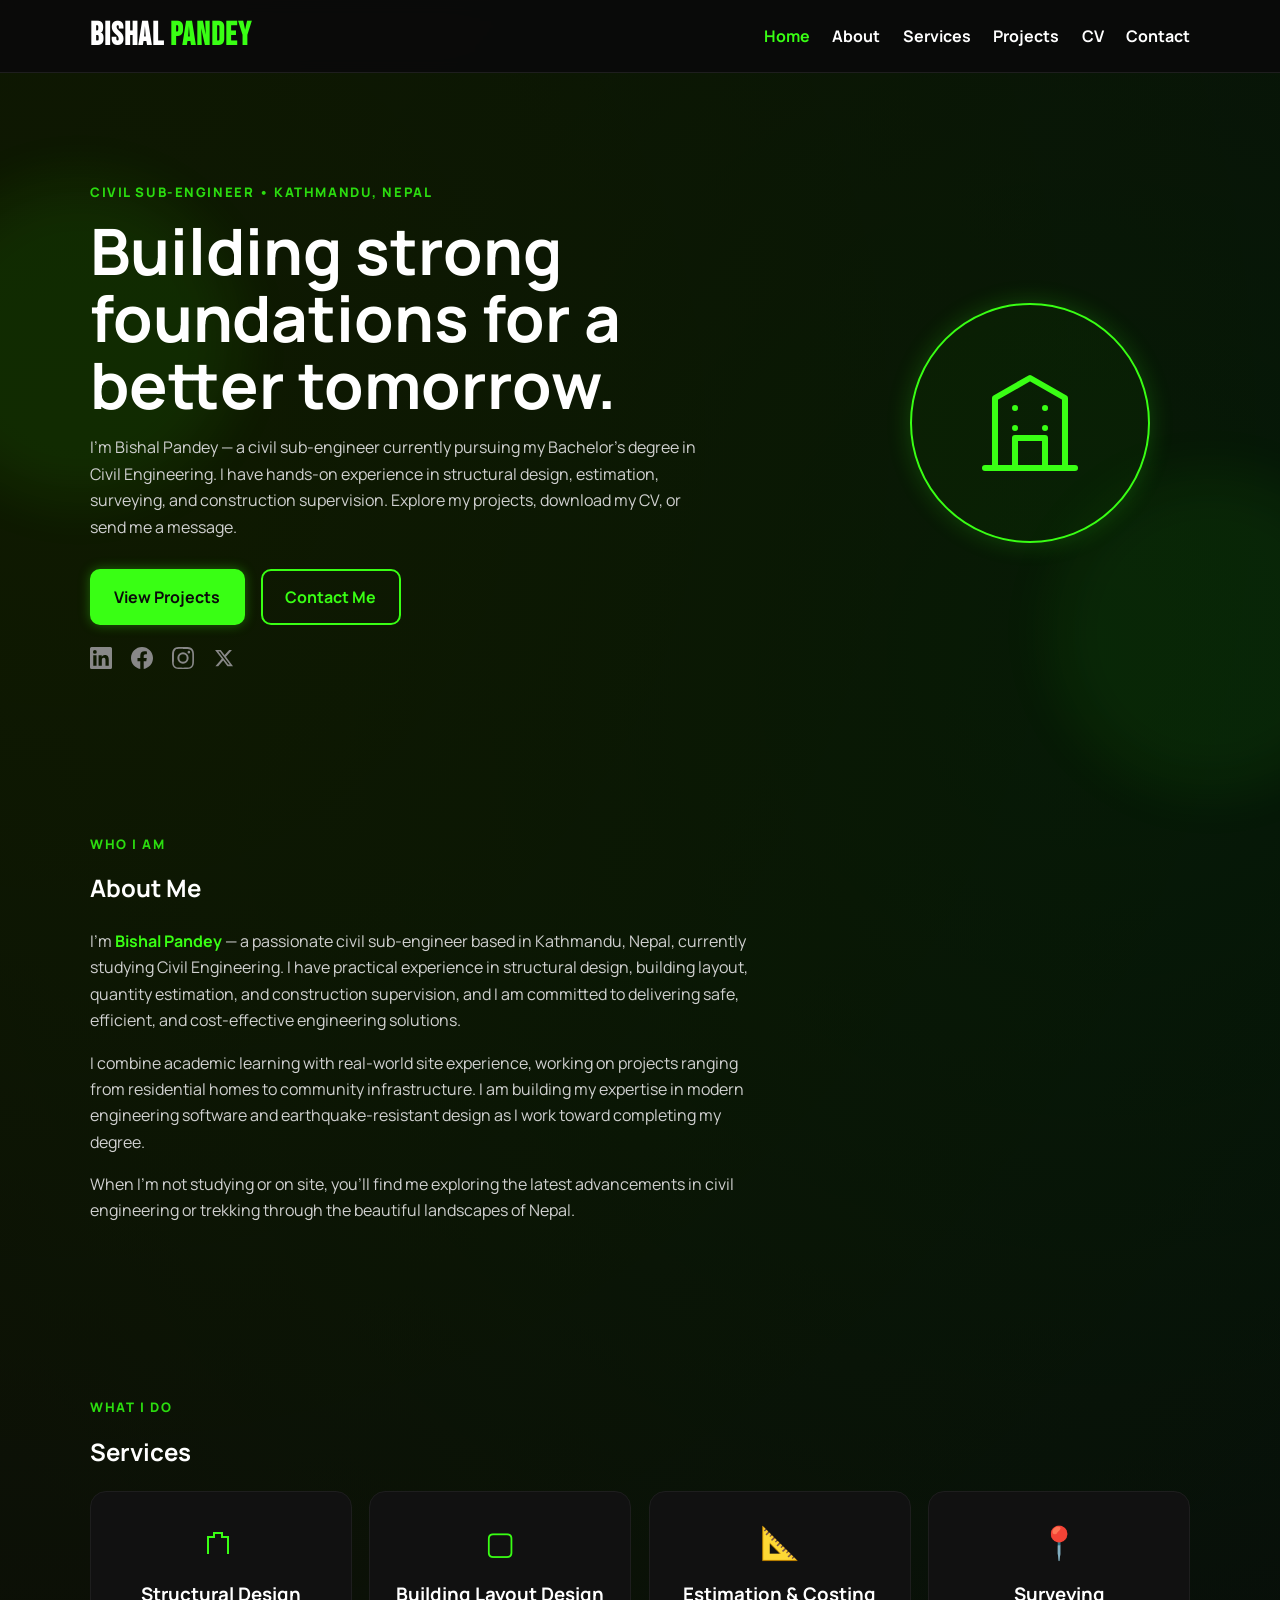
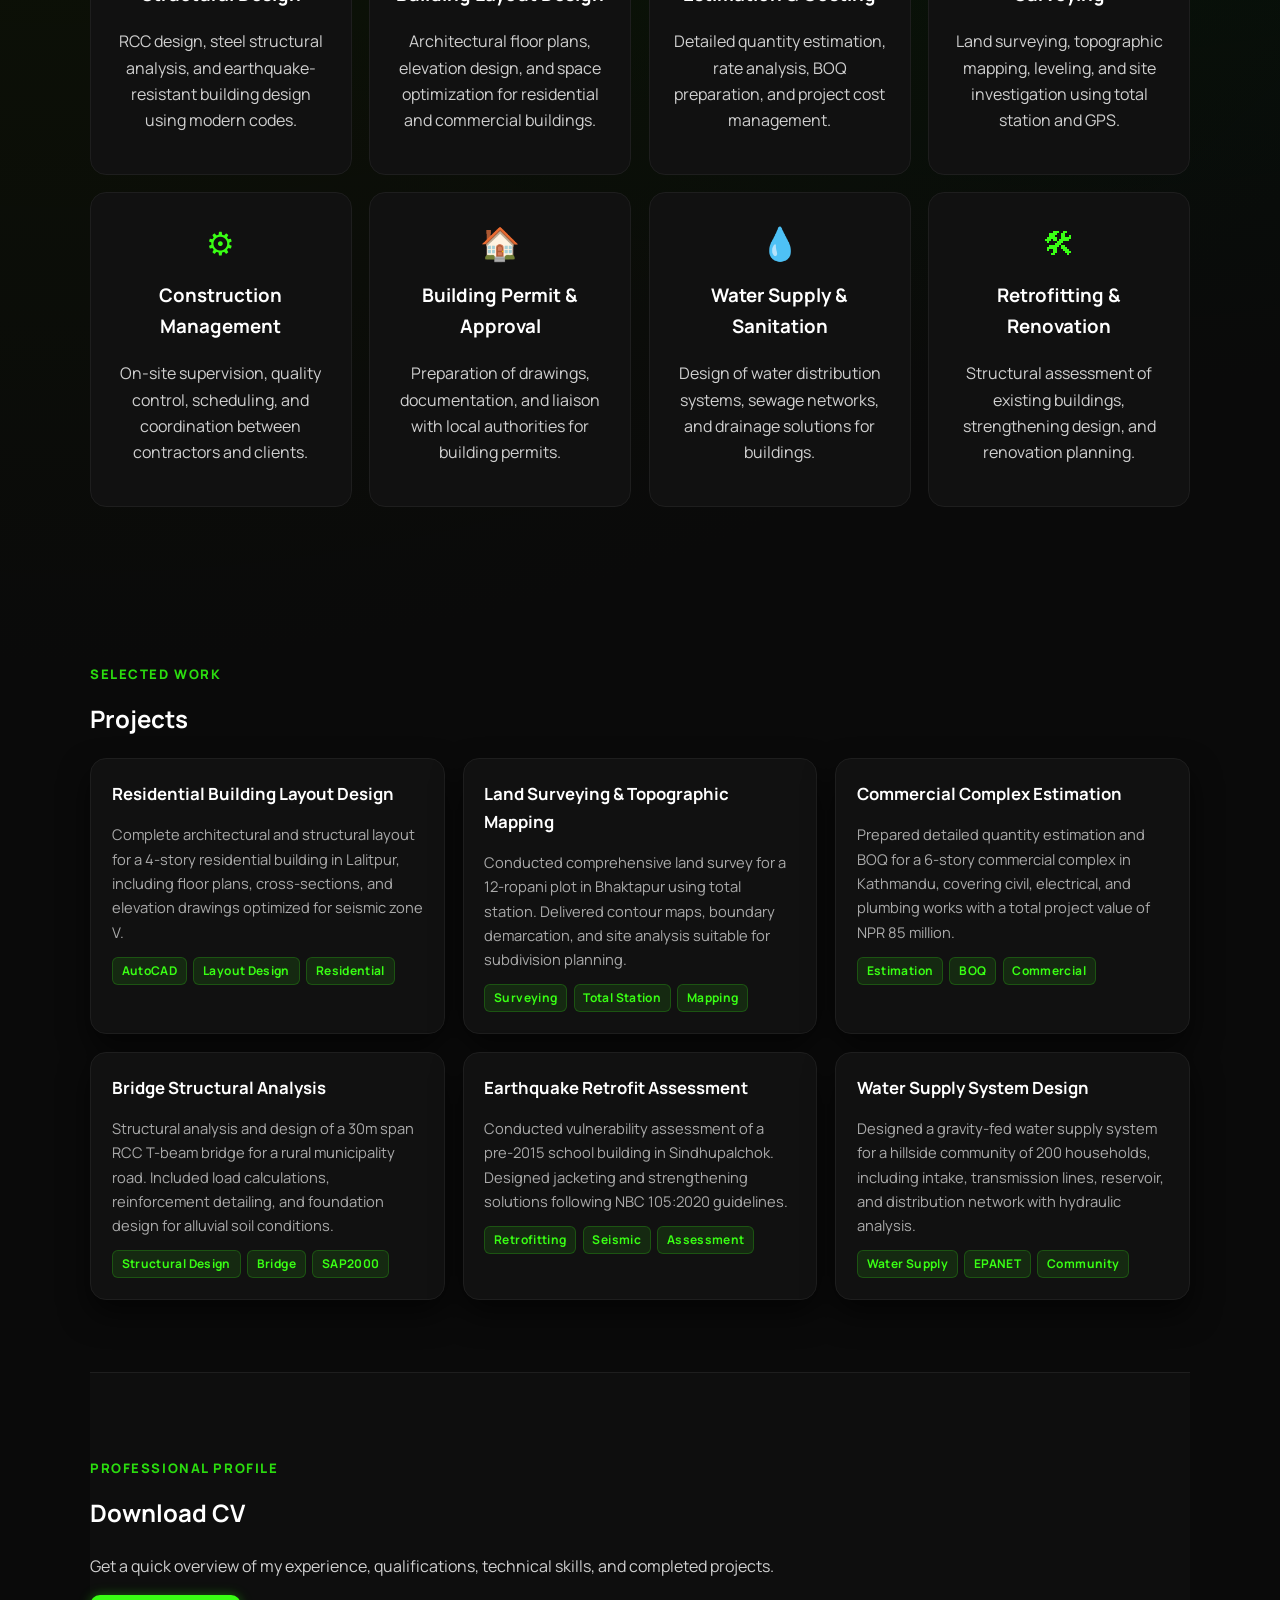
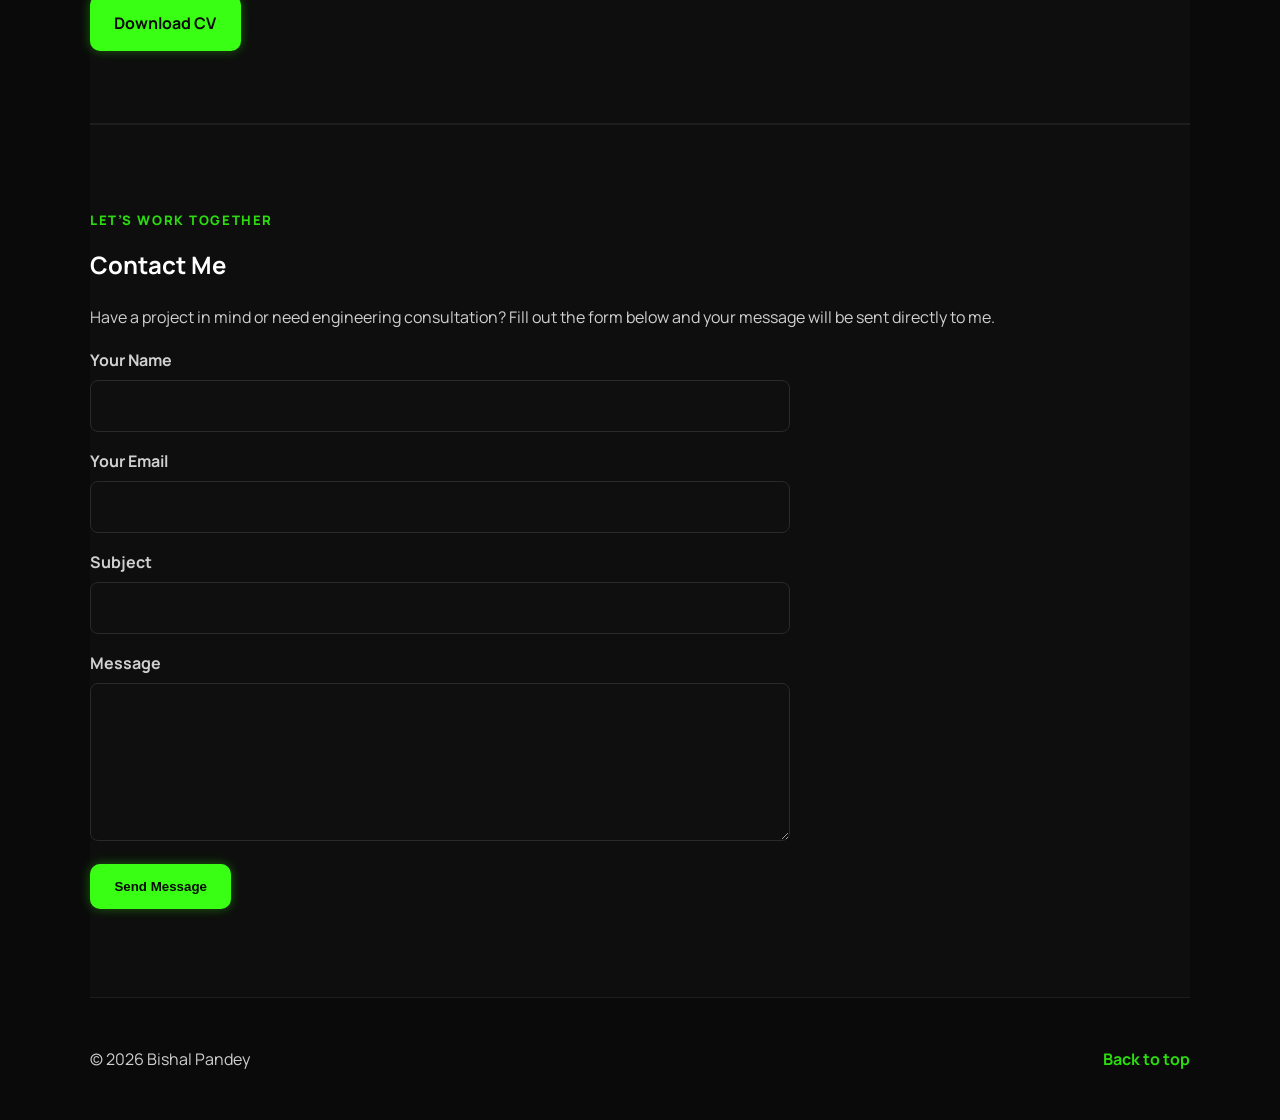
==== index.html @ 4cbb218f "initial commit" ====
<!DOCTYPE html>
<html lang="en">
  <head>
    <meta charset="UTF-8" />
    <meta name="viewport" content="width=device-width, initial-scale=1.0" />
    <meta
      name="description"
      content="Bishal Pandey — Civil Sub-Engineer from Kathmandu, Nepal. Structural design, estimation, surveying & more. View projects and get in touch."
    />
    <title>Bishal Pandey | Civil Sub-Engineer Portfolio</title>
    <link rel="icon" type="image/svg+xml" href="assets/images/favicon.svg" />
    <link rel="preconnect" href="https://fonts.googleapis.com" />
    <link rel="preconnect" href="https://fonts.gstatic.com" crossorigin />
    <link
      href="https://fonts.googleapis.com/css2?family=Bebas+Neue&family=Manrope:wght@400;500;700;800&display=swap"
      rel="stylesheet"
    />
    <link rel="stylesheet" href="styles.css?v=1" />
  </head>
  <body>
    <div class="bg-orb orb-left" aria-hidden="true"></div>
    <div class="bg-orb orb-right" aria-hidden="true"></div>

    <header class="site-header" id="top">
      <nav class="container nav">
        <a class="brand" href="#home"><span class="brand-first">Bishal</span> <span class="brand-last">Pandey</span></a>
        <button class="menu-toggle" aria-expanded="false" aria-controls="nav-links">
          Menu
        </button>
        <ul class="nav-links" id="nav-links">
          <li><a href="#home">Home</a></li>
          <li><a href="#about">About</a></li>
          <li><a href="#services">Services</a></li>
          <li><a href="#projects">Projects</a></li>
          <li><a href="#cv">CV</a></li>
          <li><a href="#contact">Contact</a></li>
        </ul>
      </nav>
    </header>

    <main>
      <!-- ── Home / Hero ── -->
      <section class="hero container reveal" id="home">
        <div class="hero-text">
          <p class="kicker">Civil Sub-Engineer &bull; Kathmandu, Nepal</p>
          <h1>Building strong foundations for a better tomorrow.</h1>
          <p class="hero-copy">
            I&rsquo;m Bishal Pandey &mdash; a civil sub-engineer currently pursuing my
            Bachelor&rsquo;s degree in Civil Engineering. I have hands-on experience in
            structural design, estimation, surveying, and construction supervision.
            Explore my projects, download my CV, or send me a message.
          </p>
          <div class="hero-actions">
            <a class="btn btn-primary" href="#projects">View Projects</a>
            <a class="btn btn-secondary" href="#contact">Contact Me</a>
          </div>
          <div class="hero-socials">
            <a href="https://linkedin.com/" target="_blank" rel="noopener noreferrer" aria-label="LinkedIn">
              <svg width="22" height="22" viewBox="0 0 24 24" fill="currentColor"><path d="M20.45 20.45h-3.55v-5.57c0-1.33-.02-3.04-1.85-3.04s-2.14 1.45-2.14 2.94v5.67H9.36V9h3.41v1.56h.05a3.74 3.74 0 013.37-1.85c3.6 0 4.27 2.37 4.27 5.46v6.28zM5.34 7.43a2.06 2.06 0 11-.01-4.13 2.06 2.06 0 01.01 4.13zM7.12 20.45H3.56V9h3.56v11.45zM22.23 0H1.77A1.75 1.75 0 000 1.73v20.54A1.75 1.75 0 001.77 24h20.46A1.75 1.75 0 0024 22.27V1.73A1.75 1.75 0 0022.23 0z"/></svg>
            </a>
            <a href="https://www.facebook.com/bishal.pandey.277253" target="_blank" rel="noopener noreferrer" aria-label="Facebook">
              <svg width="22" height="22" viewBox="0 0 24 24" fill="currentColor"><path d="M24 12.073c0-6.627-5.373-12-12-12s-12 5.373-12 12c0 5.99 4.388 10.954 10.125 11.854v-8.385H7.078v-3.47h3.047V9.43c0-3.007 1.792-4.669 4.533-4.669 1.312 0 2.686.235 2.686.235v2.953H15.83c-1.491 0-1.956.925-1.956 1.874v2.25h3.328l-.532 3.47h-2.796v8.385C19.612 23.027 24 18.062 24 12.073z"/></svg>
            </a>
            <a href="https://www.instagram.com/bishalpandey077/" target="_blank" rel="noopener noreferrer" aria-label="Instagram">
              <svg width="22" height="22" viewBox="0 0 24 24" fill="currentColor"><path d="M12 2.163c3.204 0 3.584.012 4.85.07 1.17.054 1.97.24 2.43.403a4.08 4.08 0 011.47.957c.453.453.78.898.957 1.47.163.46.35 1.26.403 2.43.058 1.266.07 1.646.07 4.85s-.012 3.584-.07 4.85c-.054 1.17-.24 1.97-.403 2.43a4.08 4.08 0 01-.957 1.47 4.08 4.08 0 01-1.47.957c-.46.163-1.26.35-2.43.403-1.266.058-1.646.07-4.85.07s-3.584-.012-4.85-.07c-1.17-.054-1.97-.24-2.43-.403a4.08 4.08 0 01-1.47-.957 4.08 4.08 0 01-.957-1.47c-.163-.46-.35-1.26-.403-2.43C2.175 15.584 2.163 15.204 2.163 12s.012-3.584.07-4.85c.054-1.17.24-1.97.403-2.43a4.08 4.08 0 01.957-1.47A4.08 4.08 0 015.063 2.3c.46-.163 1.26-.35 2.43-.403C8.759 1.84 9.139 1.827 12 1.827zM12 0C8.741 0 8.333.014 7.053.072c-1.277.058-2.15.261-2.913.558a5.88 5.88 0 00-2.126 1.384A5.88 5.88 0 00.63 4.14C.333 4.903.13 5.776.072 7.053.014 8.333 0 8.741 0 12s.014 3.667.072 4.947c.058 1.277.261 2.15.558 2.913a5.88 5.88 0 001.384 2.126 5.88 5.88 0 002.126 1.384c.763.297 1.636.5 2.913.558C8.333 23.986 8.741 24 12 24s3.667-.014 4.947-.072c1.277-.058 2.15-.261 2.913-.558a5.88 5.88 0 002.126-1.384 5.88 5.88 0 001.384-2.126c.297-.763.5-1.636.558-2.913.058-1.28.072-1.688.072-4.947s-.014-3.667-.072-4.947c-.058-1.277-.261-2.15-.558-2.913a5.88 5.88 0 00-1.384-2.126A5.88 5.88 0 0019.86.63C19.097.333 18.224.13 16.947.072 15.667.014 15.259 0 12 0zm0 5.838a6.162 6.162 0 100 12.324 6.162 6.162 0 000-12.324zM12 16a4 4 0 110-8 4 4 0 010 8zm6.406-11.845a1.44 1.44 0 100 2.881 1.44 1.44 0 000-2.881z"/></svg>
            </a>
            <a href="https://x.com/pandeyy017" target="_blank" rel="noopener noreferrer" aria-label="X (Twitter)">
              <svg width="20" height="20" viewBox="0 0 24 24" fill="currentColor"><path d="M18.244 2.25h3.308l-7.227 8.26 8.502 11.24H16.17l-5.214-6.817L4.99 21.75H1.68l7.73-8.835L1.254 2.25H8.08l4.713 6.231zm-1.161 17.52h1.833L7.084 4.126H5.117z"/></svg>
            </a>
          </div>
        </div>
        <div class="hero-image">
          <div class="hero-icon-placeholder" aria-label="Civil Engineer">
            <svg width="120" height="120" viewBox="0 0 24 24" fill="none" stroke="currentColor" stroke-width="1.2" stroke-linecap="round" stroke-linejoin="round">
              <path d="M3 21h18"/>
              <path d="M5 21V7l7-4 7 4v14"/>
              <path d="M9 21v-6h6v6"/>
              <path d="M9 9h.01"/>
              <path d="M15 9h.01"/>
              <path d="M9 13h.01"/>
              <path d="M15 13h.01"/>
            </svg>
          </div>
        </div>
      </section>

      <!-- ── About ── -->
      <section class="about container reveal" id="about">
        <div class="section-heading">
          <p class="kicker">Who I Am</p>
          <h2>About Me</h2>
        </div>
        <div class="about-content">
          <p>
            I&rsquo;m <strong>Bishal Pandey</strong> &mdash; a passionate civil sub-engineer
            based in Kathmandu, Nepal, currently studying Civil Engineering. I have
            practical experience in structural design, building layout, quantity
            estimation, and construction supervision, and I am committed to delivering
            safe, efficient, and cost-effective engineering solutions.
          </p>
          <p>
            I combine academic learning with real-world site experience, working on
            projects ranging from residential homes to community infrastructure. I am
            building my expertise in modern engineering software and earthquake-resistant
            design as I work toward completing my degree.
          </p>
          <p>
            When I&rsquo;m not studying or on site, you&rsquo;ll find me exploring
            the latest advancements in civil engineering or trekking through the
            beautiful landscapes of Nepal.
          </p>
        </div>
      </section>

      <!-- ── Services ── -->
      <section class="services container reveal" id="services">
        <div class="section-heading">
          <p class="kicker">What I Do</p>
          <h2>Services</h2>
        </div>
        <div class="services-grid">
          <article class="service-card">
            <span class="service-icon" aria-hidden="true">&#9963;</span>
            <h3>Structural Design</h3>
            <p>RCC design, steel structural analysis, and earthquake-resistant building design using modern codes.</p>
          </article>
          <article class="service-card">
            <span class="service-icon" aria-hidden="true">&#9634;</span>
            <h3>Building Layout Design</h3>
            <p>Architectural floor plans, elevation design, and space optimization for residential and commercial buildings.</p>
          </article>
          <article class="service-card">
            <span class="service-icon" aria-hidden="true">&#128208;</span>
            <h3>Estimation &amp; Costing</h3>
            <p>Detailed quantity estimation, rate analysis, BOQ preparation, and project cost management.</p>
          </article>
          <article class="service-card">
            <span class="service-icon" aria-hidden="true">&#128205;</span>
            <h3>Surveying</h3>
            <p>Land surveying, topographic mapping, leveling, and site investigation using total station and GPS.</p>
          </article>
          <article class="service-card">
            <span class="service-icon" aria-hidden="true">&#9881;</span>
            <h3>Construction Management</h3>
            <p>On-site supervision, quality control, scheduling, and coordination between contractors and clients.</p>
          </article>
          <article class="service-card">
            <span class="service-icon" aria-hidden="true">&#127968;</span>
            <h3>Building Permit &amp; Approval</h3>
            <p>Preparation of drawings, documentation, and liaison with local authorities for building permits.</p>
          </article>
          <article class="service-card">
            <span class="service-icon" aria-hidden="true">&#128167;</span>
            <h3>Water Supply &amp; Sanitation</h3>
            <p>Design of water distribution systems, sewage networks, and drainage solutions for buildings.</p>
          </article>
          <article class="service-card">
            <span class="service-icon" aria-hidden="true">&#128736;</span>
            <h3>Retrofitting &amp; Renovation</h3>
            <p>Structural assessment of existing buildings, strengthening design, and renovation planning.</p>
          </article>
        </div>
      </section>

      <!-- ── Projects ── -->
      <section class="projects container reveal" id="projects">
        <div class="section-heading">
          <p class="kicker">Selected Work</p>
          <h2>Projects</h2>
        </div>
        <div class="project-grid">
          <article class="project-card">
            <h3>Residential Building Layout Design</h3>
            <p>
              Complete architectural and structural layout for a 4-story residential
              building in Lalitpur, including floor plans, cross-sections, and elevation
              drawings optimized for seismic zone V.
            </p>
            <div class="project-tags">
              <span class="tag">AutoCAD</span>
              <span class="tag">Layout Design</span>
              <span class="tag">Residential</span>
            </div>
          </article>
          <article class="project-card">
            <h3>Land Surveying &amp; Topographic Mapping</h3>
            <p>
              Conducted comprehensive land survey for a 12-ropani plot in Bhaktapur using
              total station. Delivered contour maps, boundary demarcation, and site
              analysis suitable for subdivision planning.
            </p>
            <div class="project-tags">
              <span class="tag">Surveying</span>
              <span class="tag">Total Station</span>
              <span class="tag">Mapping</span>
            </div>
          </article>
          <article class="project-card">
            <h3>Commercial Complex Estimation</h3>
            <p>
              Prepared detailed quantity estimation and BOQ for a 6-story commercial
              complex in Kathmandu, covering civil, electrical, and plumbing works with
              a total project value of NPR 85 million.
            </p>
            <div class="project-tags">
              <span class="tag">Estimation</span>
              <span class="tag">BOQ</span>
              <span class="tag">Commercial</span>
            </div>
          </article>
          <article class="project-card">
            <h3>Bridge Structural Analysis</h3>
            <p>
              Structural analysis and design of a 30m span RCC T-beam bridge for a rural
              municipality road. Included load calculations, reinforcement detailing, and
              foundation design for alluvial soil conditions.
            </p>
            <div class="project-tags">
              <span class="tag">Structural Design</span>
              <span class="tag">Bridge</span>
              <span class="tag">SAP2000</span>
            </div>
          </article>
          <article class="project-card">
            <h3>Earthquake Retrofit Assessment</h3>
            <p>
              Conducted vulnerability assessment of a pre-2015 school building in
              Sindhupalchok. Designed jacketing and strengthening solutions following
              NBC 105:2020 guidelines.
            </p>
            <div class="project-tags">
              <span class="tag">Retrofitting</span>
              <span class="tag">Seismic</span>
              <span class="tag">Assessment</span>
            </div>
          </article>
          <article class="project-card">
            <h3>Water Supply System Design</h3>
            <p>
              Designed a gravity-fed water supply system for a hillside community of 200
              households, including intake, transmission lines, reservoir, and distribution
              network with hydraulic analysis.
            </p>
            <div class="project-tags">
              <span class="tag">Water Supply</span>
              <span class="tag">EPANET</span>
              <span class="tag">Community</span>
            </div>
          </article>
        </div>
      </section>

      <!-- ── CV ── -->
      <section class="cv container reveal" id="cv">
        <div class="section-heading">
          <p class="kicker">Professional Profile</p>
          <h2>Download CV</h2>
        </div>
        <p>
          Get a quick overview of my experience, qualifications, technical skills, and
          completed projects.
        </p>
        <a class="btn btn-primary" href="assets/cv/admin-cv.txt" download>
          Download CV
        </a>
      </section>

      <!-- ── Contact ── -->
      <section class="contact container reveal" id="contact">
        <div class="section-heading">
          <p class="kicker">Let&rsquo;s Work Together</p>
          <h2>Contact Me</h2>
        </div>
        <p>
          Have a project in mind or need engineering consultation? Fill out the form
          below and your message will be sent directly to me.
        </p>

        <form id="contact-form" novalidate>
          <div class="field-row">
            <label for="name">Your Name</label>
            <input type="text" id="name" name="name" required autocomplete="name" />
            <small class="error" id="name-error"></small>
          </div>

          <div class="field-row">
            <label for="email">Your Email</label>
            <input type="email" id="email" name="email" required autocomplete="email" />
            <small class="error" id="email-error"></small>
          </div>

          <div class="field-row">
            <label for="subject">Subject</label>
            <input type="text" id="subject" name="subject" required autocomplete="off" />
            <small class="error" id="subject-error"></small>
          </div>

          <div class="field-row">
            <label for="message">Message</label>
            <textarea id="message" name="message" rows="5" required></textarea>
            <small class="error" id="message-error"></small>
          </div>

          <button type="submit" class="btn btn-primary">Send Message</button>
          <p id="form-status" aria-live="polite"></p>
        </form>
      </section>
    </main>

    <footer class="site-footer">
      <div class="container footer-inner">
        <p>&copy; <span id="year"></span> Bishal Pandey</p>
        <a href="#home">Back to top</a>
      </div>
    </footer>

    <!-- Success confirmation -->
    <div class="msg-confirm" id="msg-confirm" style="display:none" hidden>
      <div class="msg-confirm-card">
        <button class="msg-confirm-close" id="msg-confirm-close" aria-label="Close">&times;</button>
        <span class="msg-confirm-icon" aria-hidden="true">&#10003;</span>
        <h3>Message Sent!</h3>
        <p>Your message has been sent successfully. I will get back to you soon.</p>
      </div>
    </div>

    <script src="script.js?v=1"></script>
  </body>
</html>
---- styles.css ----
:root {
  --ink: #ffffff;
  --text: #d0d0d0;
  --cream: #0a0a0a;
  --paper: #111111;
  --accent: #39ff14;
  --accent-strong: #2bdc0f;
  --warm: #39ff14;
  --line: #1e1e1e;
  --shadow: 0 14px 30px rgba(0, 0, 0, 0.6);
  --glow: 0 0 12px rgba(57, 255, 20, 0.35);
}

* {
  box-sizing: border-box;
}

/* ── Ultra-thin rectangular scrollbar ── */
::-webkit-scrollbar {
  width: 1px;
}
::-webkit-scrollbar-track {
  background: #0a0a0a;
}
::-webkit-scrollbar-thumb {
  background: var(--accent);
  border-radius: 0;
}
html {
  scrollbar-width: thin;
  scrollbar-color: var(--accent) #0a0a0a;
}

html {
  scroll-behavior: smooth;
}

body {
  margin: 0;
  font-family: "Manrope", sans-serif;
  color: var(--text);
  background: radial-gradient(circle at 5% 10%, #0f1a00 0%, transparent 45%),
    radial-gradient(circle at 85% 15%, #001a0a 0%, transparent 35%), var(--cream);
  line-height: 1.65;
}

.container {
  width: min(1100px, 92%);
  margin: 0 auto;
}

.bg-orb {
  position: fixed;
  width: 320px;
  height: 320px;
  border-radius: 50%;
  filter: blur(30px);
  opacity: 0.35;
  z-index: -1;
}

.orb-left {
  left: -80px;
  top: 20%;
  background: #39ff14;
  opacity: 0.08;
}

.orb-right {
  right: -90px;
  bottom: 12%;
  background: #39ff14;
  opacity: 0.06;
}

/* ── Header / Nav ── */
.site-header {
  position: sticky;
  top: 0;
  background: rgba(10, 10, 10, 0.92);
  backdrop-filter: blur(8px);
  border-bottom: 1px solid var(--line);
  z-index: 10;
}

.nav {
  display: flex;
  align-items: center;
  justify-content: space-between;
  min-height: 72px;
}

.brand {
  font-family: "Bebas Neue", sans-serif;
  letter-spacing: 1px;
  font-size: 2rem;
  font-weight: 800;
  text-decoration: none;
}

.brand-first {
  color: #ffffff;
}

.brand-last {
  color: #39ff14;
}

.menu-toggle {
  display: none;
  background: transparent;
  border: 1px solid var(--ink);
  color: var(--ink);
  border-radius: 999px;
  padding: 0.4rem 0.8rem;
  font-weight: 700;
}

.nav-links {
  list-style: none;
  display: flex;
  gap: 1.4rem;
  margin: 0;
  padding: 0;
}

.nav-links a {
  text-decoration: none;
  color: var(--ink);
  font-weight: 700;
  transition: color 200ms ease;
}

.nav-links a.active {
  color: var(--accent);
}

/* ── Sections ── */
main section {
  padding: 4.5rem 0;
}

/* ── Hero ── */
.hero {
  padding-top: 6rem;
  display: flex;
  align-items: center;
  gap: 3rem;
}

.hero-text {
  flex: 1 1 55%;
  min-width: 0;
}

.hero-image {
  flex: 0 0 320px;
  display: flex;
  justify-content: center;
}

.hero-icon-placeholder {
  width: 240px;
  height: 240px;
  border-radius: 50%;
  border: 2px solid var(--accent);
  display: flex;
  align-items: center;
  justify-content: center;
  color: var(--accent);
  box-shadow: 0 0 24px rgba(57, 255, 20, 0.2);
  animation: glow-pulse 2s ease-in-out infinite, float 3s ease-in-out infinite;
  background: rgba(57, 255, 20, 0.03);
}

@keyframes glow-pulse {
  0%, 100% {
    box-shadow: 0 0 12px rgba(57, 255, 20, 0.25), 0 0 30px rgba(57, 255, 20, 0.1);
  }
  50% {
    box-shadow: 0 0 24px rgba(57, 255, 20, 0.55), 0 0 60px rgba(57, 255, 20, 0.25);
  }
}

@keyframes float {
  0%, 100% {
    transform: translateY(0);
  }
  50% {
    transform: translateY(-10px);
  }
}

.kicker {
  text-transform: uppercase;
  letter-spacing: 0.12em;
  color: var(--accent-strong);
  font-size: 0.82rem;
  font-weight: 800;
}

h1,
h2,
h3 {
  color: var(--ink);
  margin-top: 0;
}

h1 {
  font-size: clamp(2rem, 6vw, 4rem);
  line-height: 1.05;
  max-width: 14ch;
  margin-bottom: 1rem;
}

.hero-copy {
  max-width: 62ch;
}

.hero-actions {
  margin-top: 1.8rem;
  display: flex;
  gap: 1rem;
  flex-wrap: wrap;
}

.hero-socials {
  margin-top: 1.4rem;
  display: flex;
  gap: 1.2rem;
  align-items: center;
}

.hero-socials a {
  color: #888;
  transition: color 200ms ease, transform 200ms ease;
}

.hero-socials a:hover {
  color: var(--accent);
  transform: translateY(-2px);
}

/* ── Buttons ── */
.btn {
  display: inline-block;
  padding: 0.8rem 1.4rem;
  border-radius: 10px;
  text-decoration: none;
  border: 2px solid transparent;
  transition: transform 160ms ease, background-color 160ms ease, border-color 160ms ease;
  font-weight: 700;
  cursor: pointer;
}

.btn:hover {
  transform: translateY(-2px);
}

.btn-primary {
  background: var(--accent);
  color: #0a0a0a;
  box-shadow: var(--glow);
}

.btn-primary:hover {
  background: var(--accent-strong);
  box-shadow: 0 0 20px rgba(57, 255, 20, 0.5);
}

.btn-secondary {
  border-color: var(--accent);
  color: var(--accent);
}

.btn-secondary:hover {
  background: var(--accent);
  color: #0a0a0a;
}

/* ── About ── */
.about-content {
  max-width: 68ch;
}

.about-content p + p {
  margin-top: 0.8rem;
}

.about-content strong {
  color: var(--accent);
}

/* ── Services ── */
.services-grid {
  display: grid;
  grid-template-columns: repeat(4, minmax(0, 1fr));
  gap: 1.1rem;
}

.service-card {
  background: var(--paper);
  border: 1px solid var(--line);
  border-radius: 16px;
  padding: 1.5rem 1.3rem;
  text-align: center;
  transition: border-color 250ms ease, box-shadow 250ms ease;
}

.service-card:hover {
  border-color: var(--accent);
  box-shadow: 0 0 18px rgba(57, 255, 20, 0.15);
}

.service-icon {
  display: block;
  font-size: 2rem;
  margin-bottom: 0.6rem;
  color: var(--accent);
}

/* ── Projects ── */
.section-heading {
  margin-bottom: 1.2rem;
}

.project-grid {
  display: grid;
  grid-template-columns: repeat(3, minmax(0, 1fr));
  gap: 1.1rem;
}

.project-card {
  background: var(--paper);
  border: 1px solid var(--line);
  border-radius: 16px;
  padding: 1.3rem;
  box-shadow: var(--shadow);
  transition: border-color 250ms ease, box-shadow 250ms ease;
}

.project-card:hover {
  border-color: var(--accent);
  box-shadow: 0 0 18px rgba(57, 255, 20, 0.15);
}

.project-card h3 {
  font-size: 1.05rem;
  margin-bottom: 0.5rem;
}

.project-card p {
  font-size: 0.92rem;
  color: #aaa;
  margin-bottom: 0.8rem;
}

.project-tags {
  display: flex;
  flex-wrap: wrap;
  gap: 0.4rem;
}

.tag {
  display: inline-block;
  background: rgba(57, 255, 20, 0.1);
  color: var(--accent);
  border: 1px solid rgba(57, 255, 20, 0.2);
  border-radius: 6px;
  padding: 0.2rem 0.55rem;
  font-size: 0.75rem;
  font-weight: 700;
  letter-spacing: 0.03em;
}

/* ── CV & Contact ── */
.cv,
.contact {
  background: rgba(17, 17, 17, 0.7);
  border-top: 1px solid var(--line);
  border-bottom: 1px solid var(--line);
}

#contact-form {
  margin-top: 1rem;
  max-width: 700px;
}

.field-row {
  margin-bottom: 1rem;
}

label {
  display: block;
  margin-bottom: 0.4rem;
  font-weight: 700;
}

input,
textarea {
  width: 100%;
  padding: 0.75rem;
  border-radius: 8px;
  border: 1px solid #2a2a2a;
  font: inherit;
  background: #0f0f0f;
  color: #e0e0e0;
}

input:focus,
textarea:focus {
  outline: none;
  border-color: var(--accent);
  box-shadow: 0 0 0 3px rgba(57, 255, 20, 0.15);
}

.error {
  min-height: 1rem;
  color: #ff4060;
  font-size: 0.87rem;
}

#form-status {
  font-weight: 700;
  margin-top: 1rem;
}

/* ── Footer ── */
.site-footer {
  padding: 2rem 0;
}

.footer-inner {
  display: flex;
  justify-content: space-between;
  align-items: center;
  flex-wrap: wrap;
  gap: 0.5rem;
}

.footer-inner a {
  color: var(--accent-strong);
  text-decoration: none;
  font-weight: 700;
}

/* ── Success confirmation dialog ── */
.msg-confirm {
  position: fixed;
  inset: 0;
  background: rgba(0, 0, 0, 0.7);
  display: none;
  align-items: center;
  justify-content: center;
  z-index: 200;
}

.msg-confirm.show {
  display: flex;
}

.msg-confirm-card {
  position: relative;
  background: #111;
  border: 1px solid var(--accent);
  border-radius: 16px;
  padding: 2.5rem 2rem 2rem;
  max-width: 380px;
  width: 88%;
  text-align: center;
  box-shadow: 0 0 30px rgba(57, 255, 20, 0.2);
  animation: msg-scale-in 300ms cubic-bezier(0.22, 1, 0.36, 1) both;
}

@keyframes msg-scale-in {
  from { transform: scale(0.85); opacity: 0; }
  to   { transform: scale(1);    opacity: 1; }
}

.msg-confirm-close {
  position: absolute;
  top: 0.75rem;
  right: 0.75rem;
  background: none;
  border: none;
  color: #666;
  font-size: 1.5rem;
  cursor: pointer;
  line-height: 1;
  padding: 0.2rem 0.4rem;
  border-radius: 6px;
  transition: color 150ms ease, background 150ms ease;
}

.msg-confirm-close:hover {
  color: #fff;
  background: rgba(255, 255, 255, 0.1);
}

.msg-confirm-icon {
  display: inline-flex;
  align-items: center;
  justify-content: center;
  width: 56px;
  height: 56px;
  border-radius: 50%;
  background: var(--accent);
  color: #0a0a0a;
  font-size: 1.8rem;
  font-weight: 800;
  margin-bottom: 1rem;
}

.msg-confirm-card h3 {
  color: var(--ink);
  margin: 0 0 0.5rem;
}

.msg-confirm-card p {
  color: #aaa;
  margin: 0;
}

/* ── Scroll-triggered reveal ── */
.reveal {
  opacity: 0;
  transform: translateY(32px);
  transition: opacity 0.7s cubic-bezier(0.22, 1, 0.36, 1),
              transform 0.7s cubic-bezier(0.22, 1, 0.36, 1);
}

.reveal.visible {
  opacity: 1;
  transform: translateY(0);
}

.reveal:nth-of-type(2) { transition-delay: 0.08s; }
.reveal:nth-of-type(3) { transition-delay: 0.16s; }
.reveal:nth-of-type(4) { transition-delay: 0.24s; }

/* ── Responsive ── */
@media (max-width: 900px) {
  .project-grid {
    grid-template-columns: 1fr 1fr;
  }
  .services-grid {
    grid-template-columns: 1fr 1fr;
  }
}

@media (max-width: 700px) {
  .menu-toggle {
    display: inline-block;
  }

  .nav {
    min-height: 60px;
  }

  .brand {
    font-size: 1.6rem;
  }

  .nav-links {
    display: none;
    position: absolute;
    top: 60px;
    left: 4%;
    right: 4%;
    background: #111;
    border: 1px solid var(--line);
    border-radius: 12px;
    box-shadow: var(--shadow);
    padding: 0.9rem;
    flex-direction: column;
    gap: 0.8rem;
  }

  .nav-links a {
    display: block;
    padding: 0.5rem 0;
    font-size: 1.05rem;
  }

  .nav-links.open {
    display: flex;
  }

  main section {
    padding: 3rem 0;
  }

  .hero {
    padding-top: 3.5rem;
    flex-direction: column;
    text-align: center;
  }

  .hero-image {
    flex: 0 0 auto;
    order: -1;
  }

  .hero-icon-placeholder {
    width: 160px;
    height: 160px;
  }

  .hero-icon-placeholder svg {
    width: 80px;
    height: 80px;
  }

  h1 {
    max-width: none;
    font-size: clamp(1.6rem, 7vw, 2.6rem);
  }

  h2 {
    font-size: 1.5rem;
  }

  .hero-actions {
    flex-direction: column;
  }

  .hero-actions .btn {
    text-align: center;
    width: 100%;
  }

  .project-grid {
    grid-template-columns: 1fr;
  }

  .services-grid {
    grid-template-columns: 1fr;
  }

  .service-card {
    padding: 1.2rem 1rem;
  }

  .btn {
    padding: 0.9rem 1.2rem;
    font-size: 0.95rem;
  }

  input,
  textarea {
    padding: 0.85rem;
    font-size: 1rem;
  }

  .footer-inner {
    flex-direction: column;
    align-items: flex-start;
    gap: 0.5rem;
  }
}
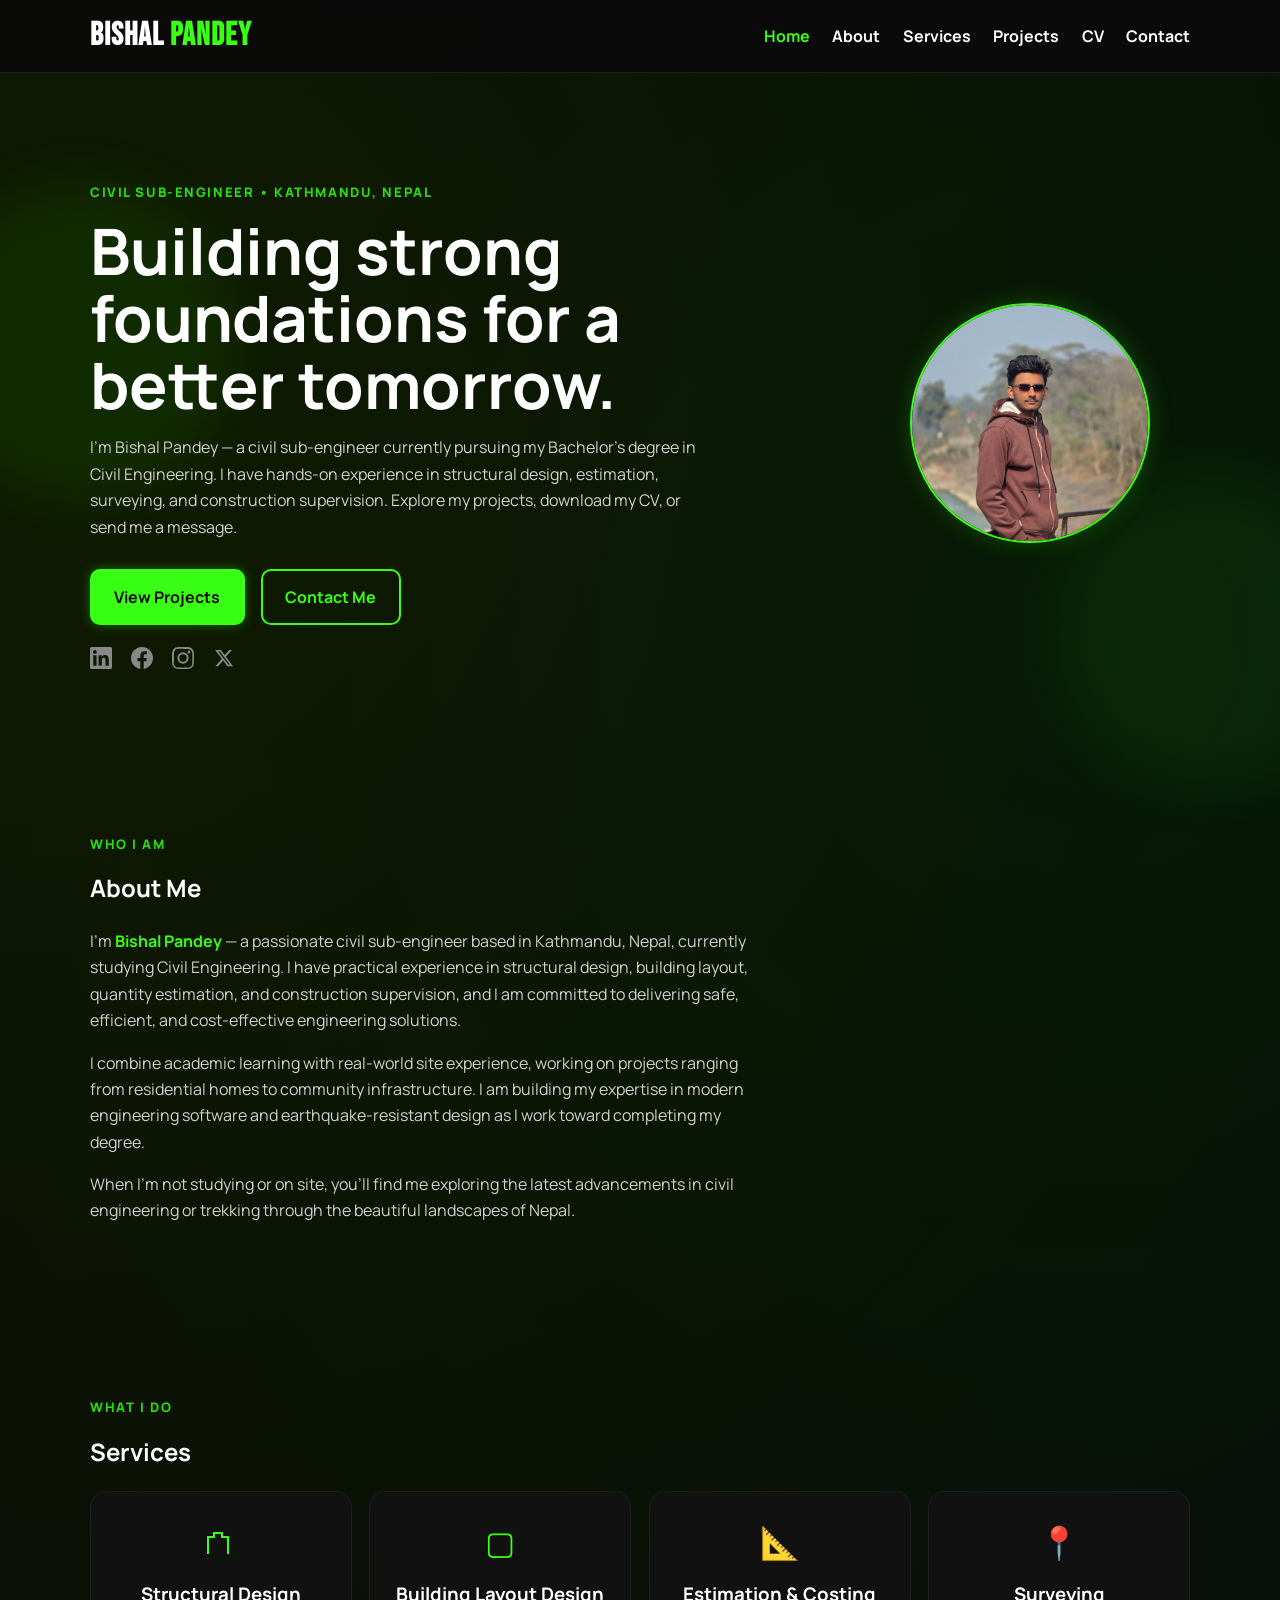
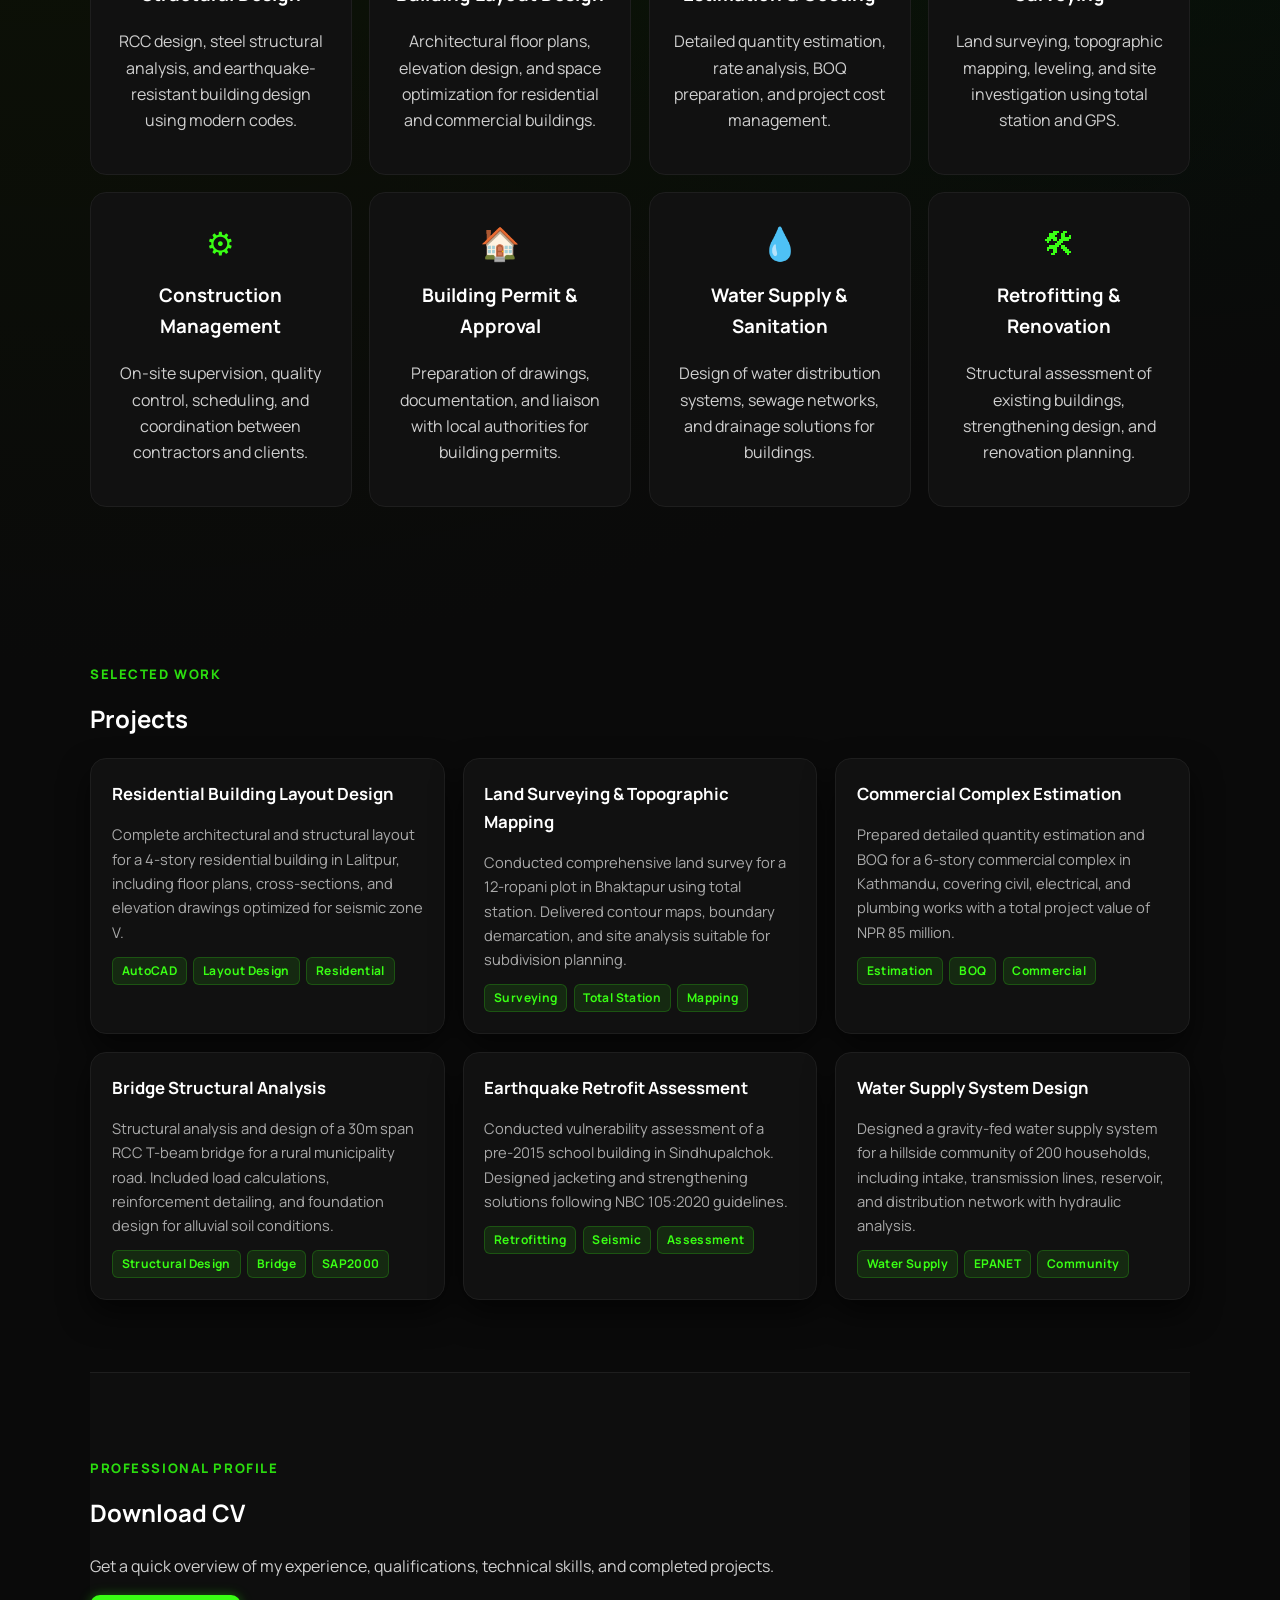
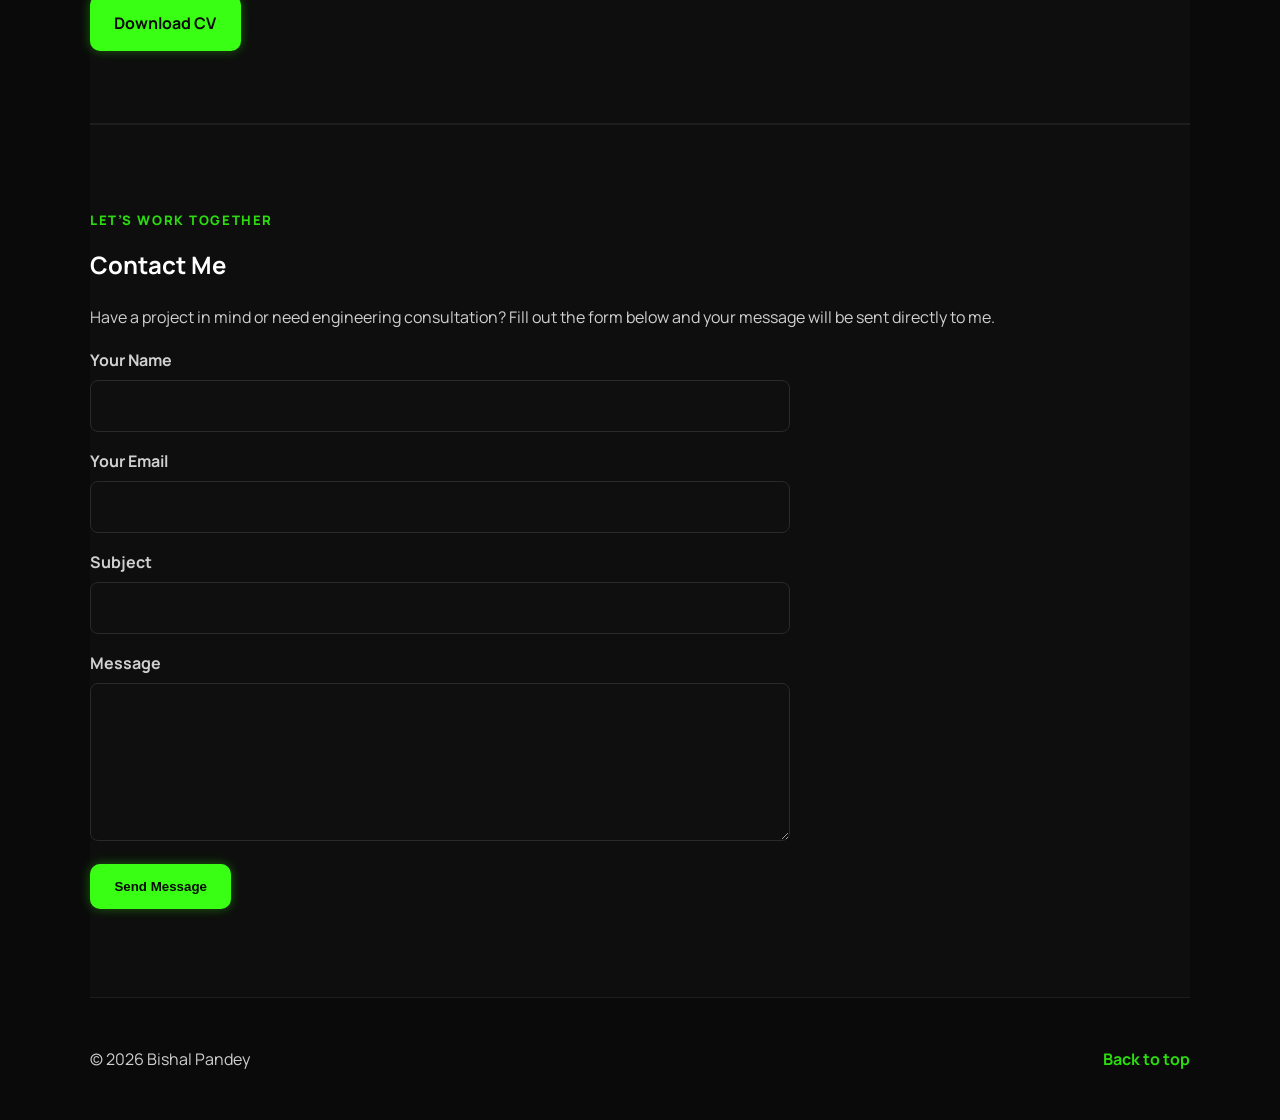
==== commit c311cdef: "profile config" ====
--- a/index.html
+++ b/index.html
@@ -15,7 +15,7 @@
       href="https://fonts.googleapis.com/css2?family=Bebas+Neue&family=Manrope:wght@400;500;700;800&display=swap"
       rel="stylesheet"
     />
-    <link rel="stylesheet" href="styles.css?v=1" />
+    <link rel="stylesheet" href="styles.css" />
   </head>
   <body>
     <div class="bg-orb orb-left" aria-hidden="true"></div>
@@ -70,17 +70,7 @@
           </div>
         </div>
         <div class="hero-image">
-          <div class="hero-icon-placeholder" aria-label="Civil Engineer">
-            <svg width="120" height="120" viewBox="0 0 24 24" fill="none" stroke="currentColor" stroke-width="1.2" stroke-linecap="round" stroke-linejoin="round">
-              <path d="M3 21h18"/>
-              <path d="M5 21V7l7-4 7 4v14"/>
-              <path d="M9 21v-6h6v6"/>
-              <path d="M9 9h.01"/>
-              <path d="M15 9h.01"/>
-              <path d="M9 13h.01"/>
-              <path d="M15 13h.01"/>
-            </svg>
-          </div>
+          <img src="assets/images/profile.jpg" alt="Bishal Pandey" class="hero-portrait" />
         </div>
       </section>
 
@@ -324,6 +314,6 @@
       </div>
     </div>
 
-    <script src="script.js?v=1"></script>
+    <script src="script.js"></script>
   </body>
 </html>
--- a/styles.css
+++ b/styles.css
@@ -159,18 +159,14 @@
   justify-content: center;
 }
 
-.hero-icon-placeholder {
+.hero-portrait {
   width: 240px;
   height: 240px;
   border-radius: 50%;
   border: 2px solid var(--accent);
-  display: flex;
-  align-items: center;
-  justify-content: center;
-  color: var(--accent);
+  object-fit: cover;
   box-shadow: 0 0 24px rgba(57, 255, 20, 0.2);
   animation: glow-pulse 2s ease-in-out infinite, float 3s ease-in-out infinite;
-  background: rgba(57, 255, 20, 0.03);
 }
 
 @keyframes glow-pulse {
@@ -601,14 +597,9 @@
     order: -1;
   }
 
-  .hero-icon-placeholder {
+  .hero-portrait {
     width: 160px;
     height: 160px;
-  }
-
-  .hero-icon-placeholder svg {
-    width: 80px;
-    height: 80px;
   }
 
   h1 {
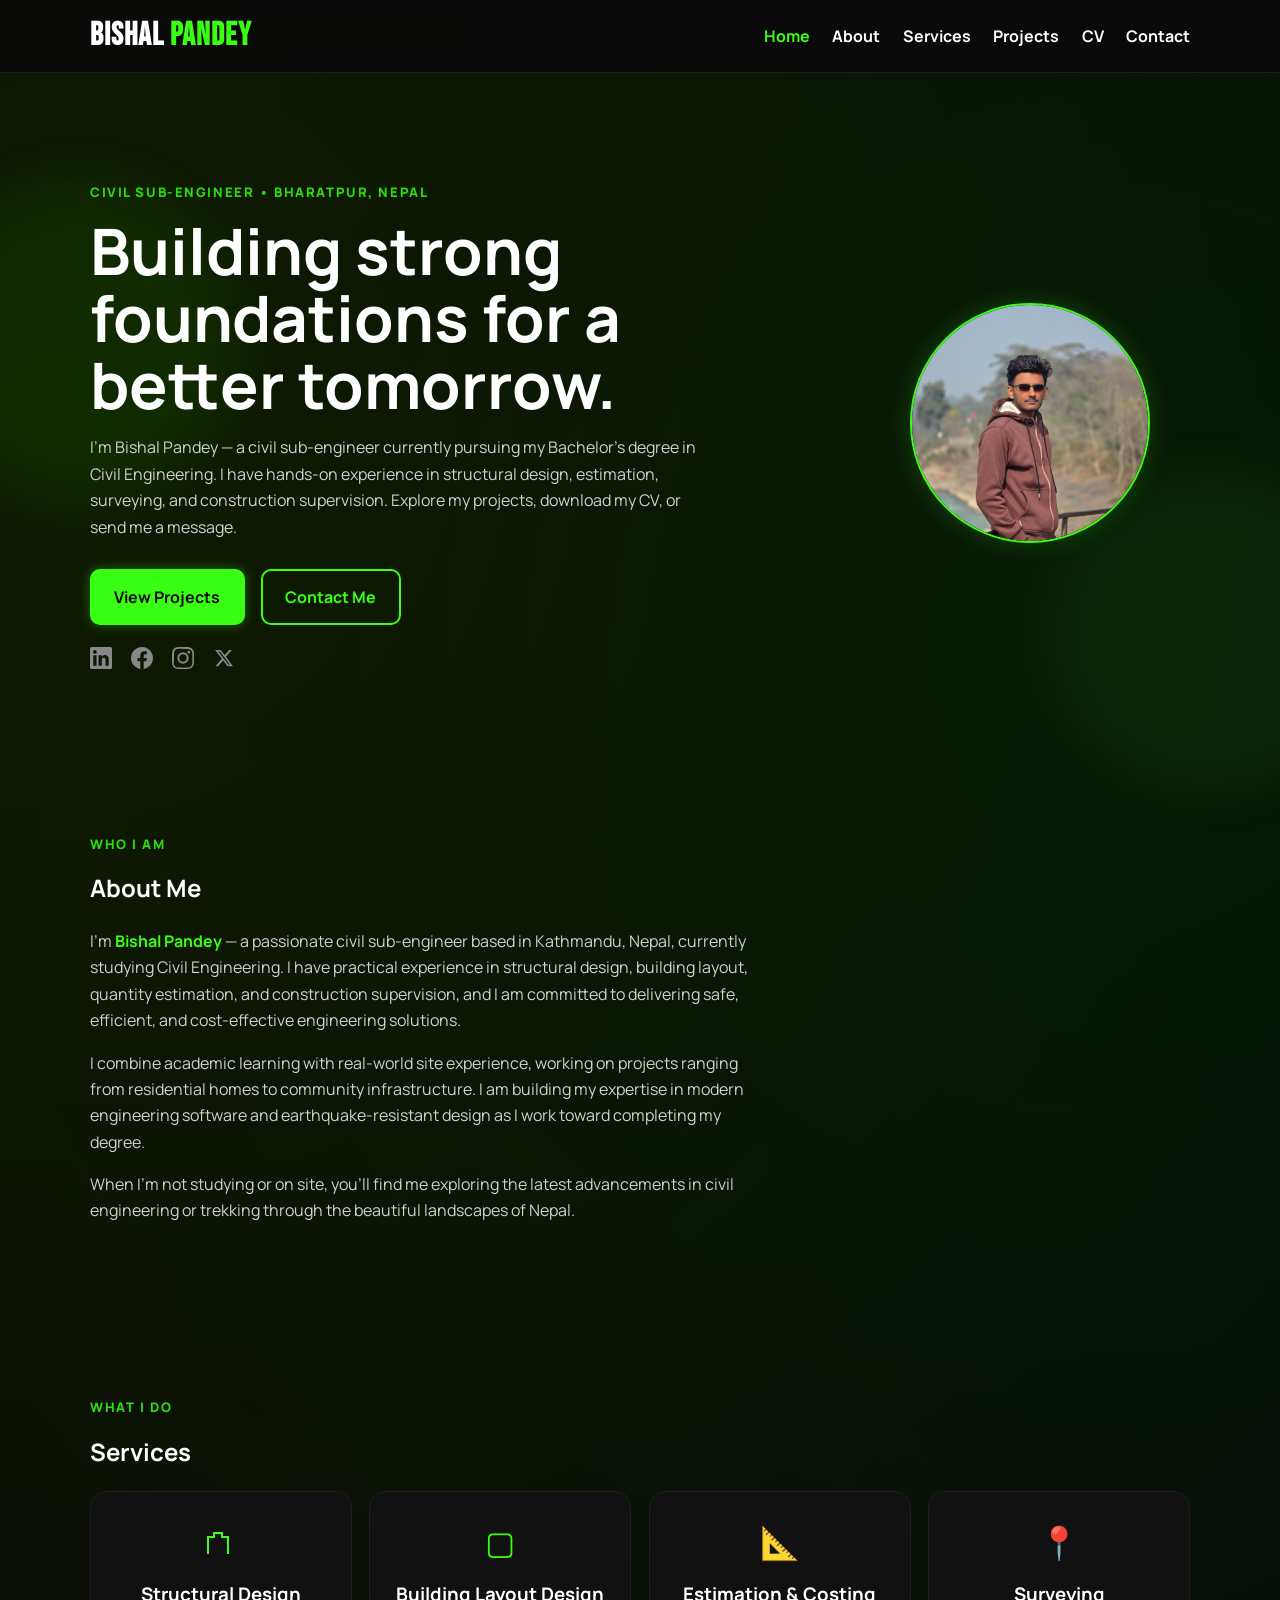
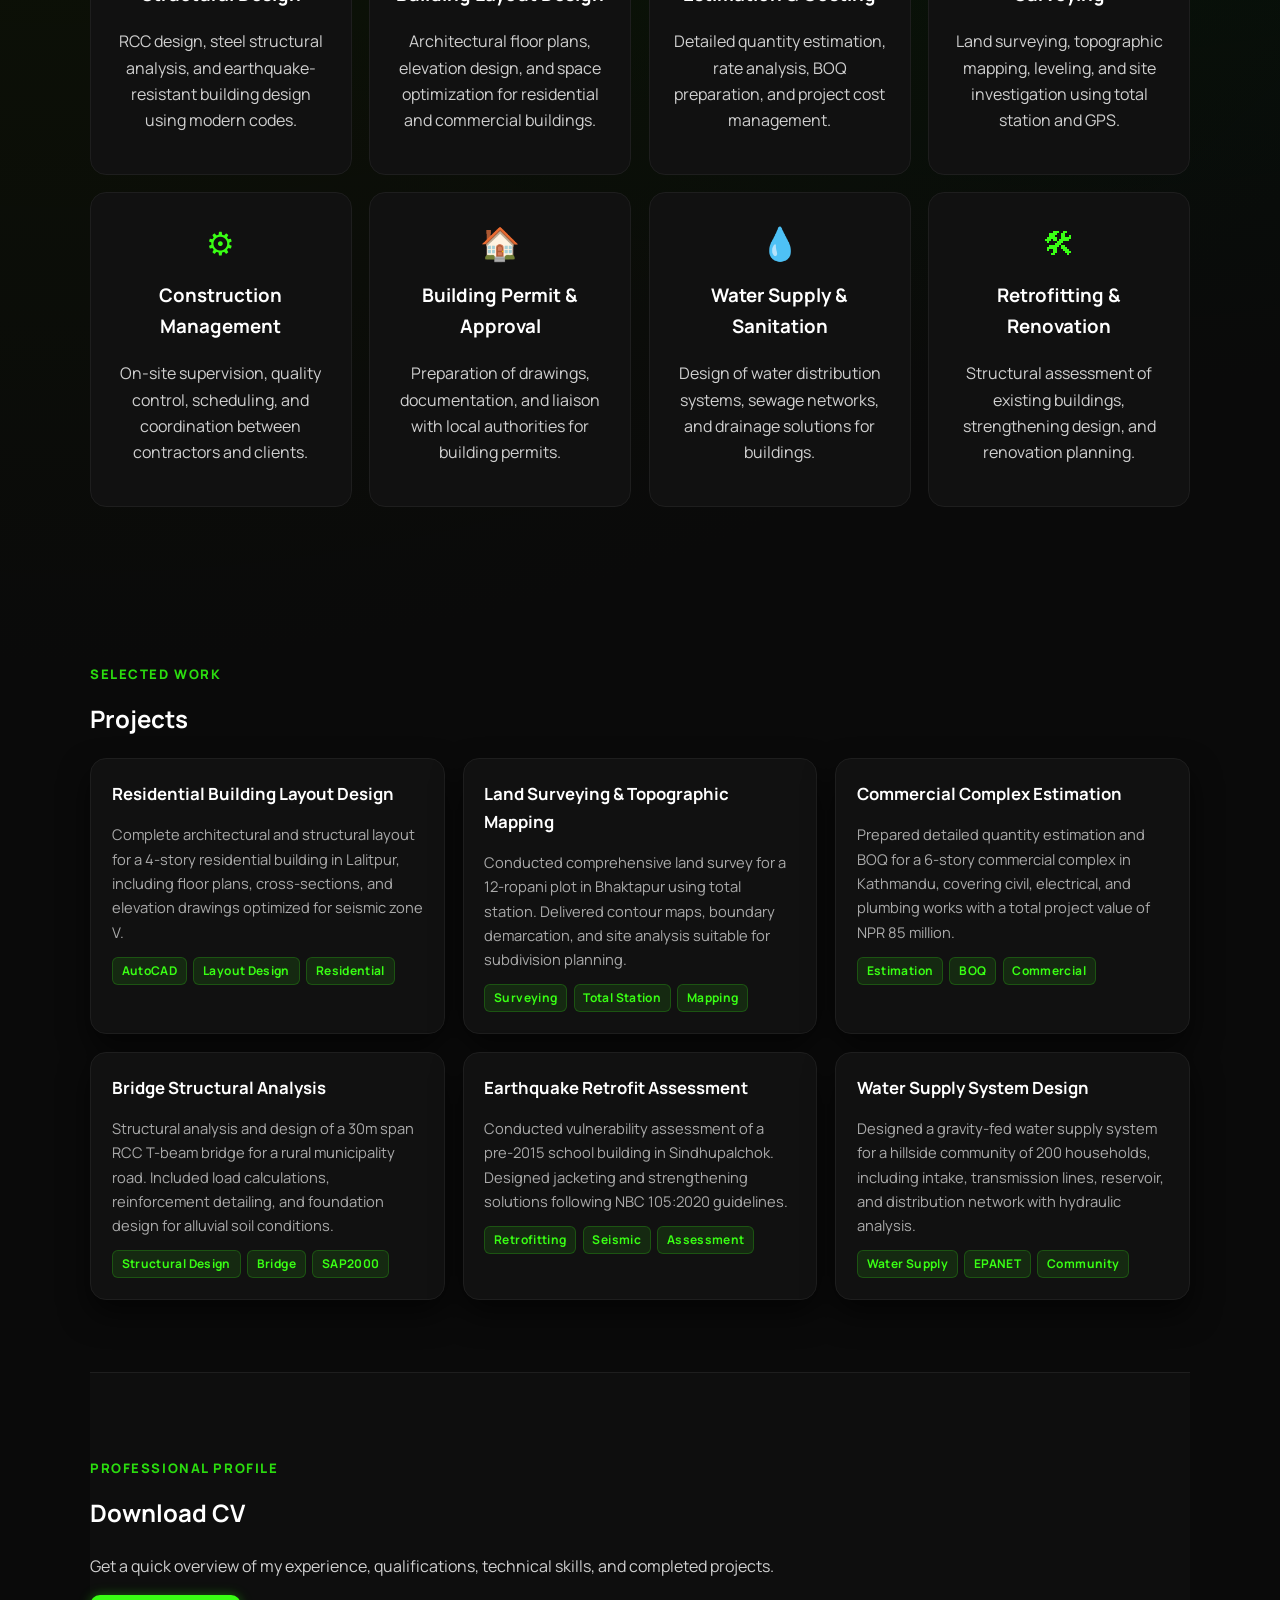
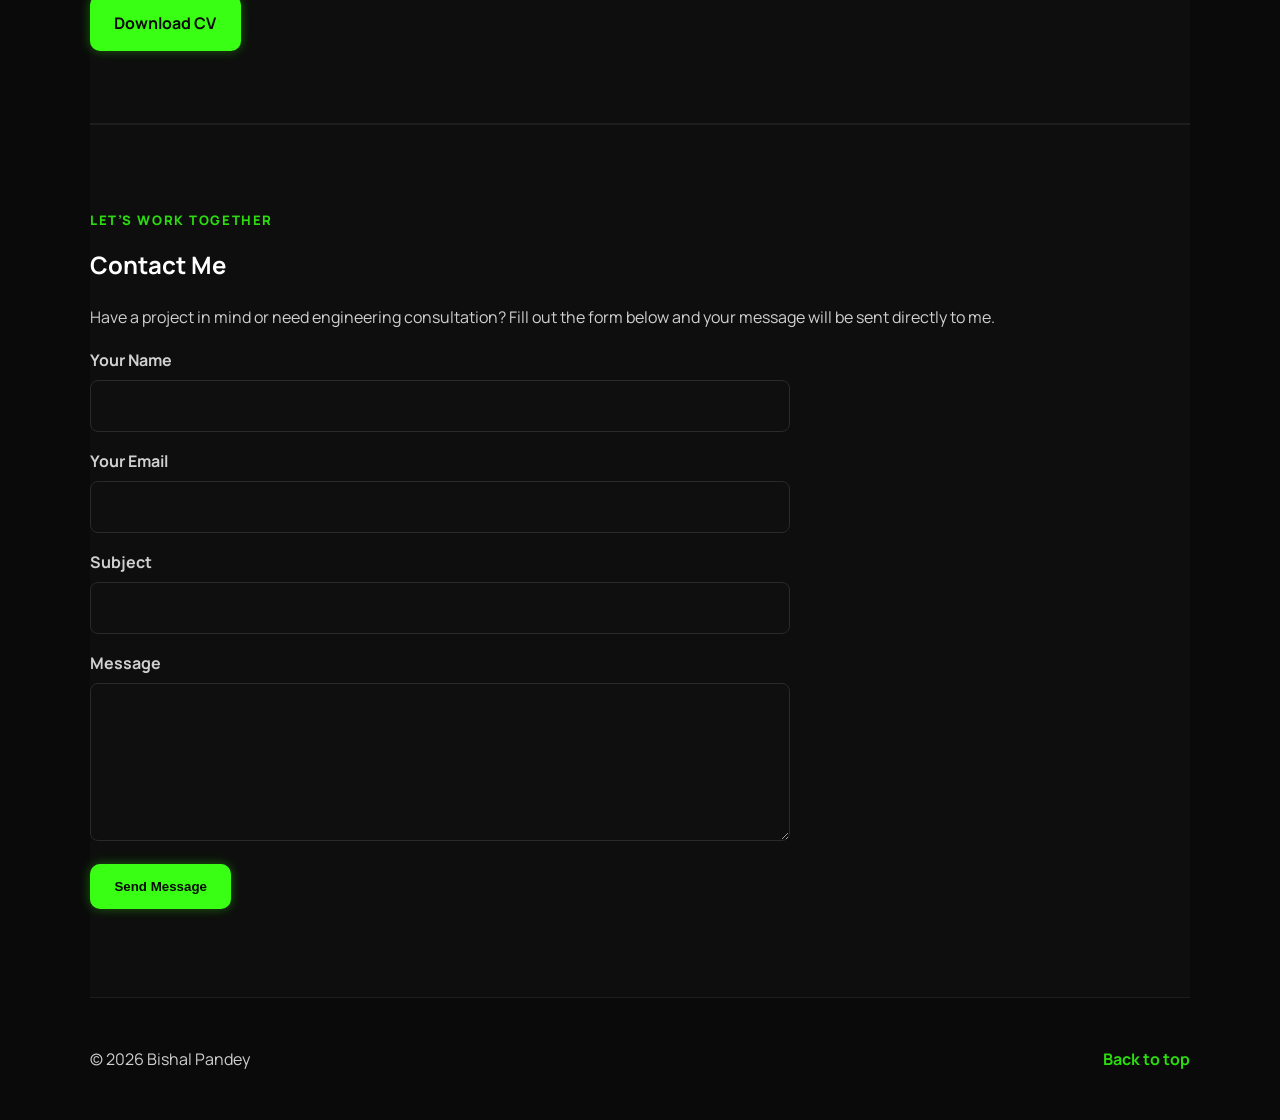
==== commit 470a5a40: "details config" ====
--- a/index.html
+++ b/index.html
@@ -42,7 +42,7 @@
       <!-- ── Home / Hero ── -->
       <section class="hero container reveal" id="home">
         <div class="hero-text">
-          <p class="kicker">Civil Sub-Engineer &bull; Kathmandu, Nepal</p>
+          <p class="kicker">Civil Sub-Engineer &bull; Bharatpur, Nepal</p>
           <h1>Building strong foundations for a better tomorrow.</h1>
           <p class="hero-copy">
             I&rsquo;m Bishal Pandey &mdash; a civil sub-engineer currently pursuing my
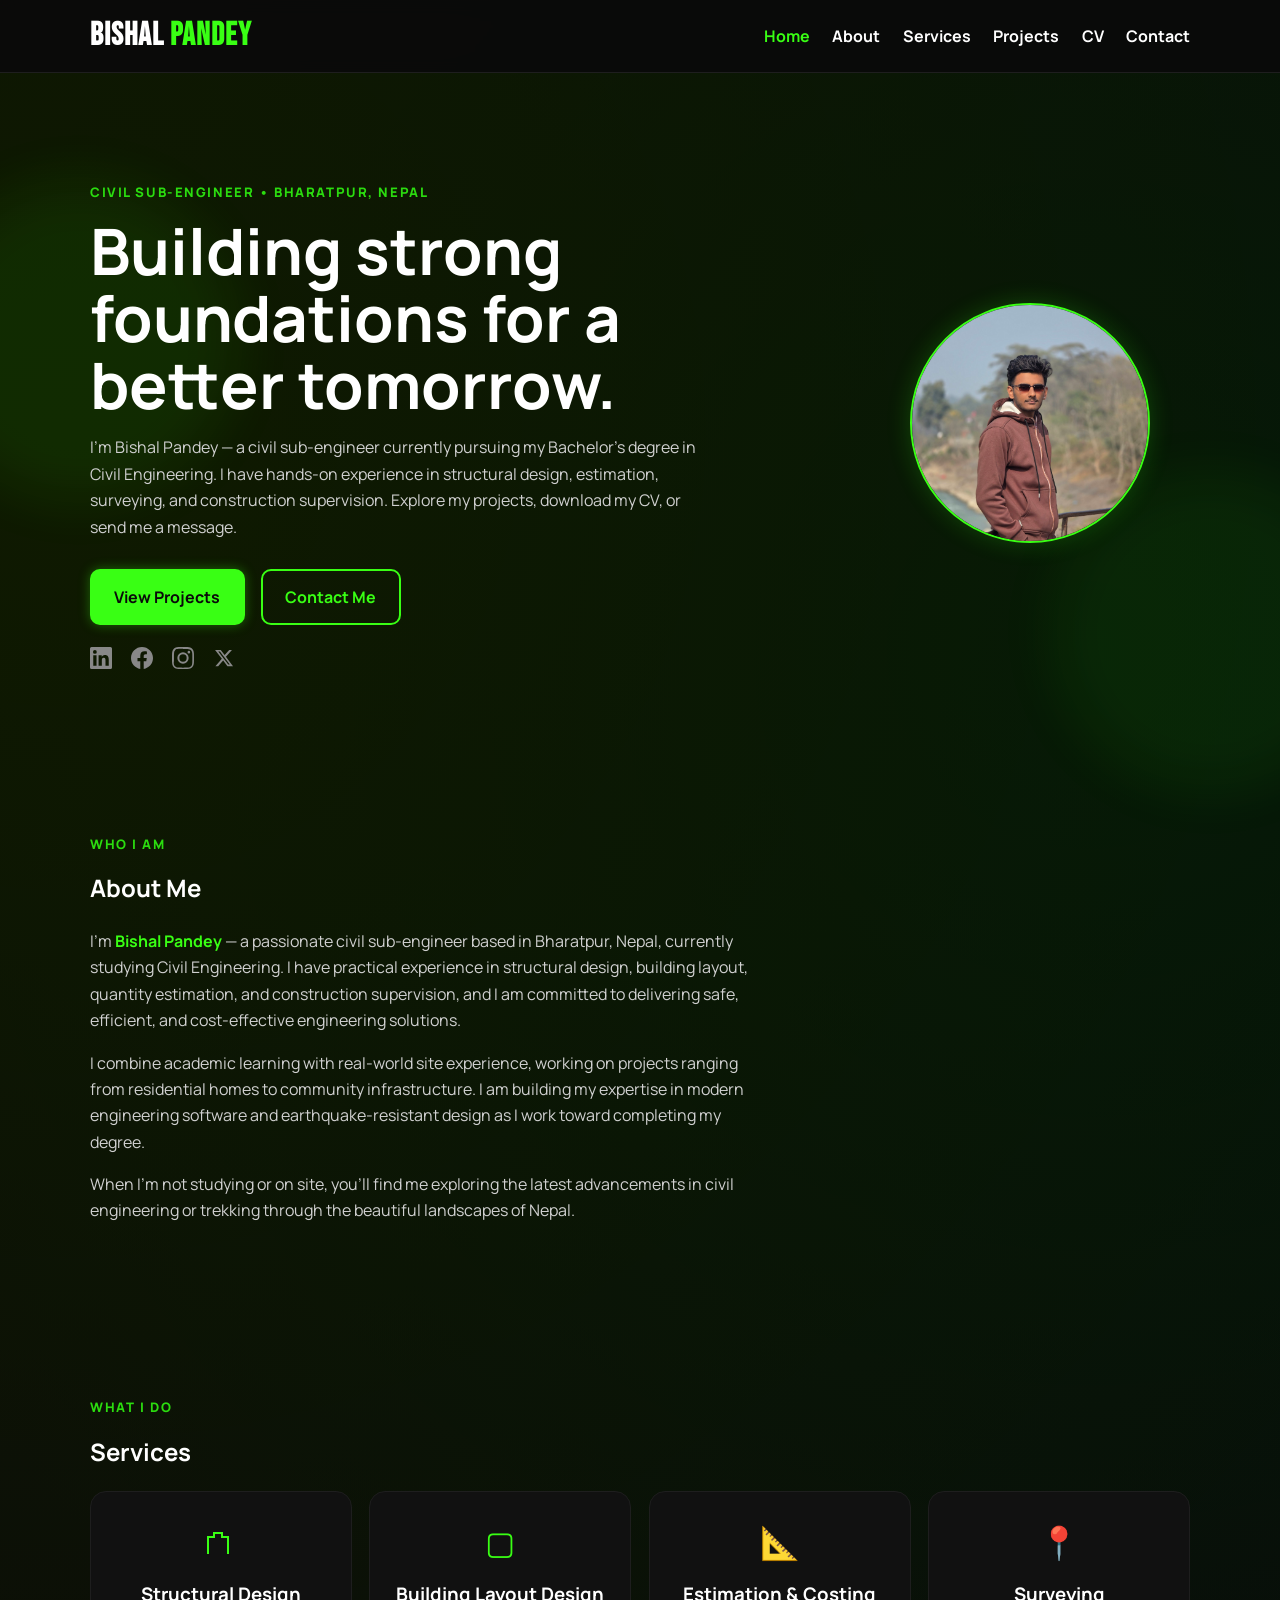
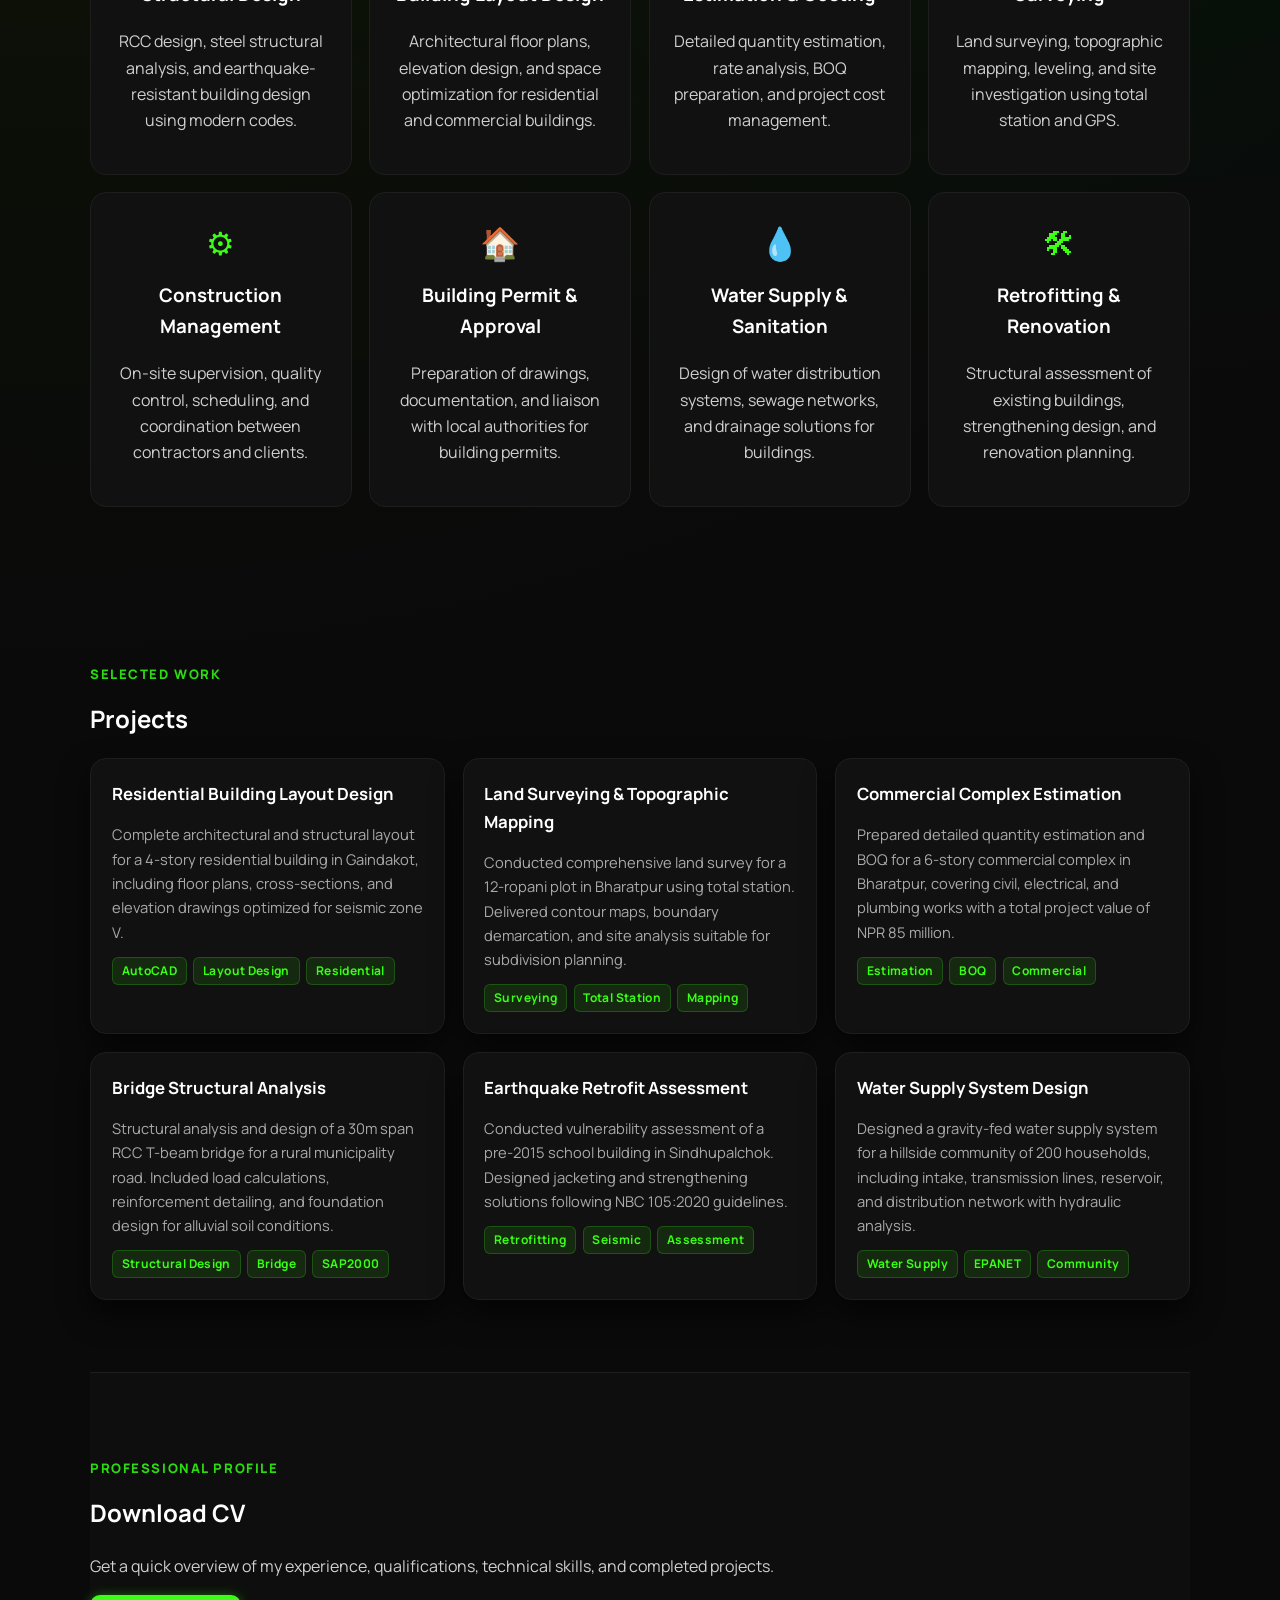
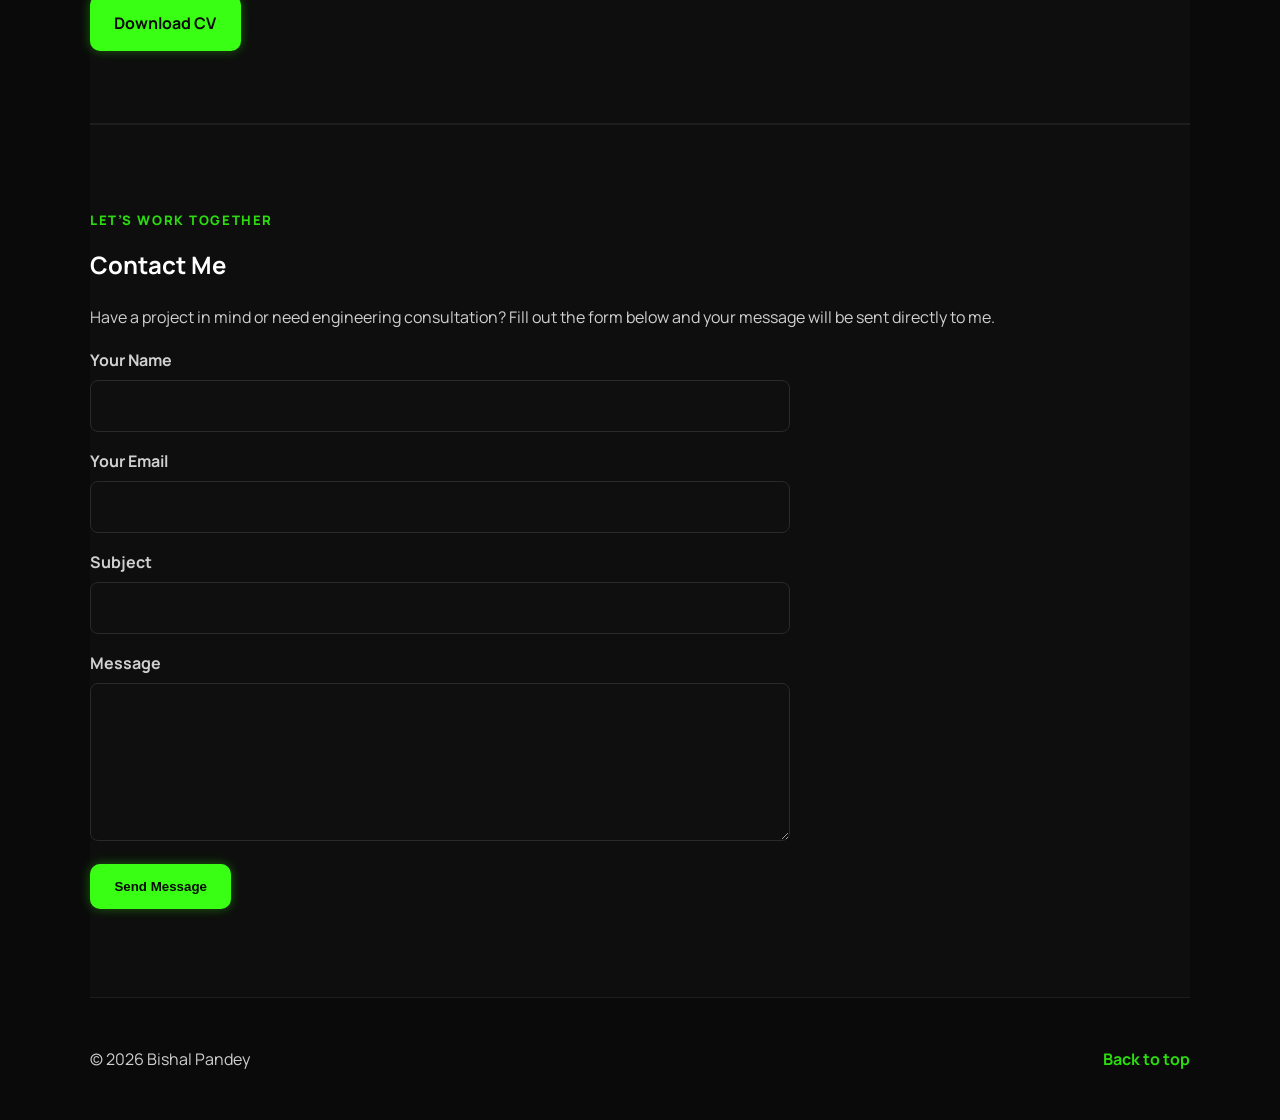
==== commit 4c44fc17: "profile config" ====
--- a/index.html
+++ b/index.html
@@ -83,7 +83,7 @@
         <div class="about-content">
           <p>
             I&rsquo;m <strong>Bishal Pandey</strong> &mdash; a passionate civil sub-engineer
-            based in Kathmandu, Nepal, currently studying Civil Engineering. I have
+            based in Bharatpur, Nepal, currently studying Civil Engineering. I have
             practical experience in structural design, building layout, quantity
             estimation, and construction supervision, and I am committed to delivering
             safe, efficient, and cost-effective engineering solutions.
@@ -163,7 +163,7 @@
             <h3>Residential Building Layout Design</h3>
             <p>
               Complete architectural and structural layout for a 4-story residential
-              building in Lalitpur, including floor plans, cross-sections, and elevation
+              building in Gaindakot, including floor plans, cross-sections, and elevation
               drawings optimized for seismic zone V.
             </p>
             <div class="project-tags">
@@ -175,7 +175,7 @@
           <article class="project-card">
             <h3>Land Surveying &amp; Topographic Mapping</h3>
             <p>
-              Conducted comprehensive land survey for a 12-ropani plot in Bhaktapur using
+              Conducted comprehensive land survey for a 12-ropani plot in Bharatpur using
               total station. Delivered contour maps, boundary demarcation, and site
               analysis suitable for subdivision planning.
             </p>
@@ -189,7 +189,7 @@
             <h3>Commercial Complex Estimation</h3>
             <p>
               Prepared detailed quantity estimation and BOQ for a 6-story commercial
-              complex in Kathmandu, covering civil, electrical, and plumbing works with
+              complex in Bharatpur, covering civil, electrical, and plumbing works with
               a total project value of NPR 85 million.
             </p>
             <div class="project-tags">
